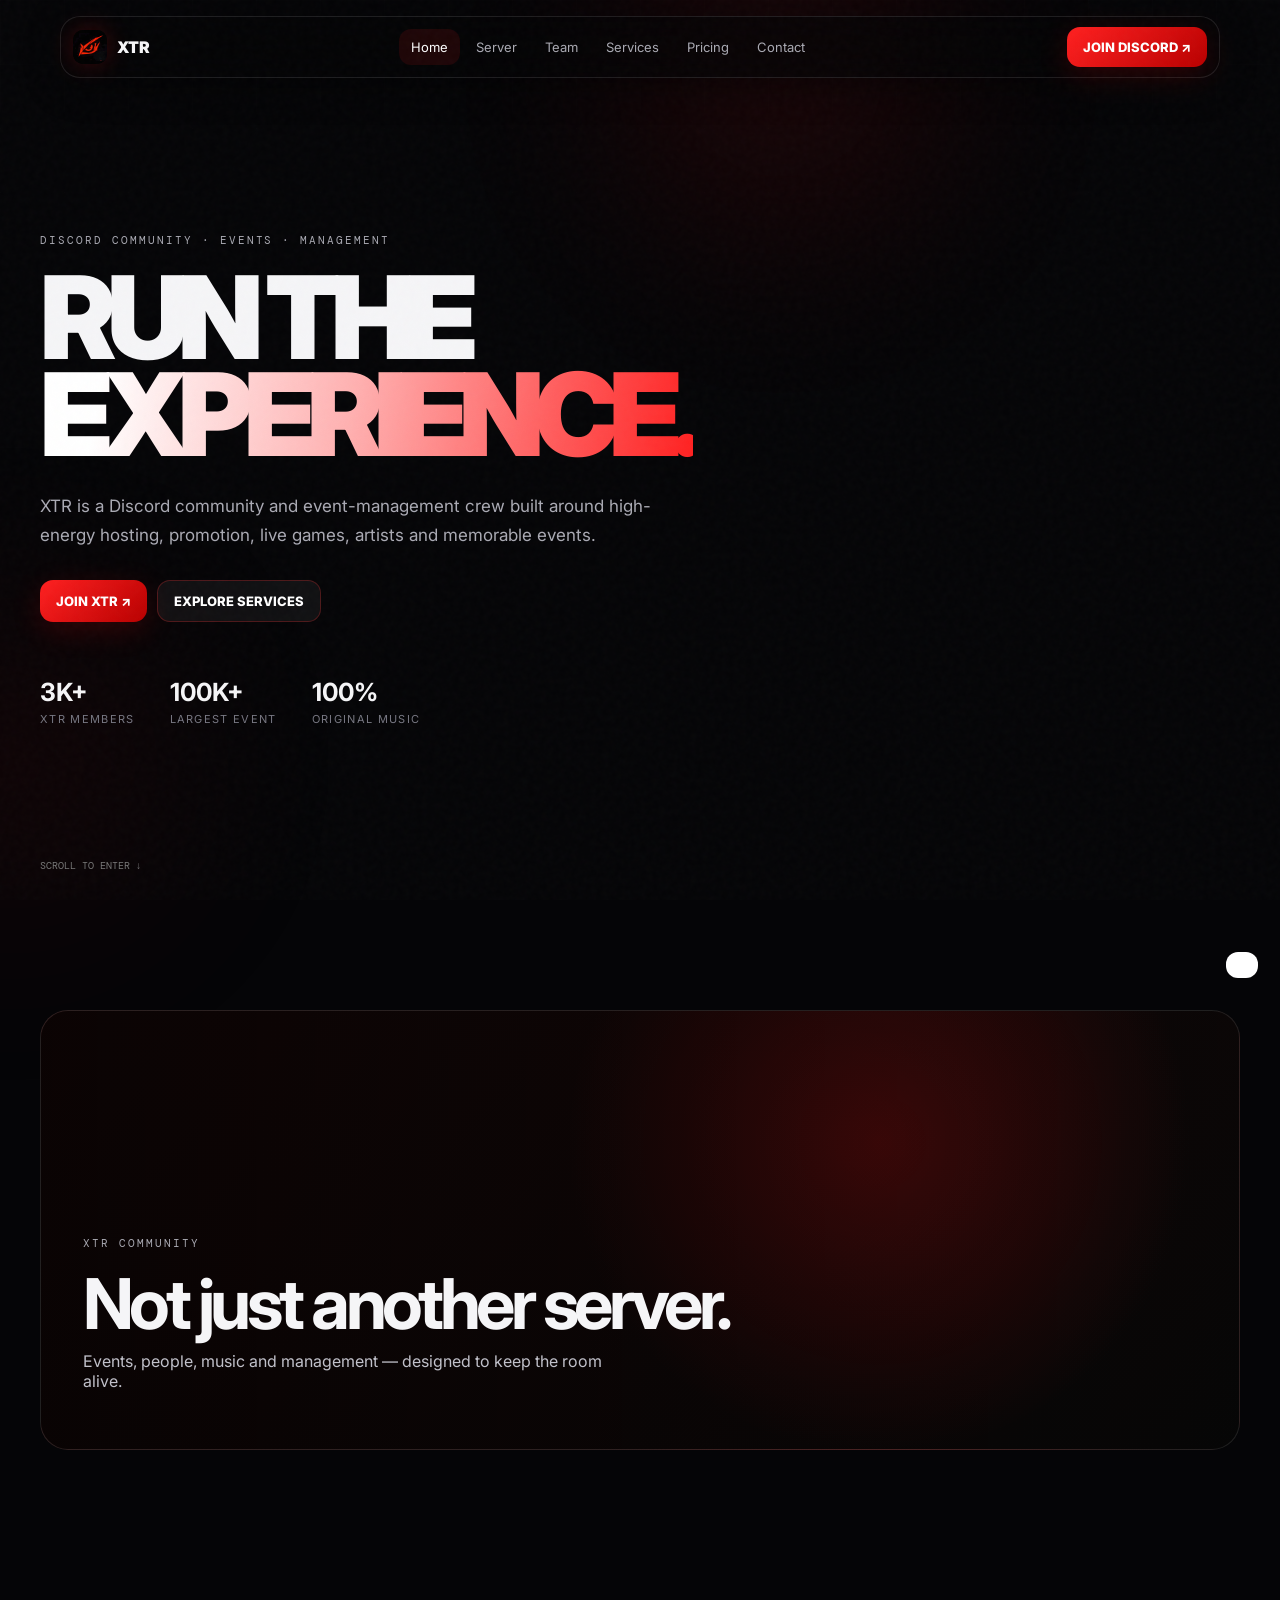
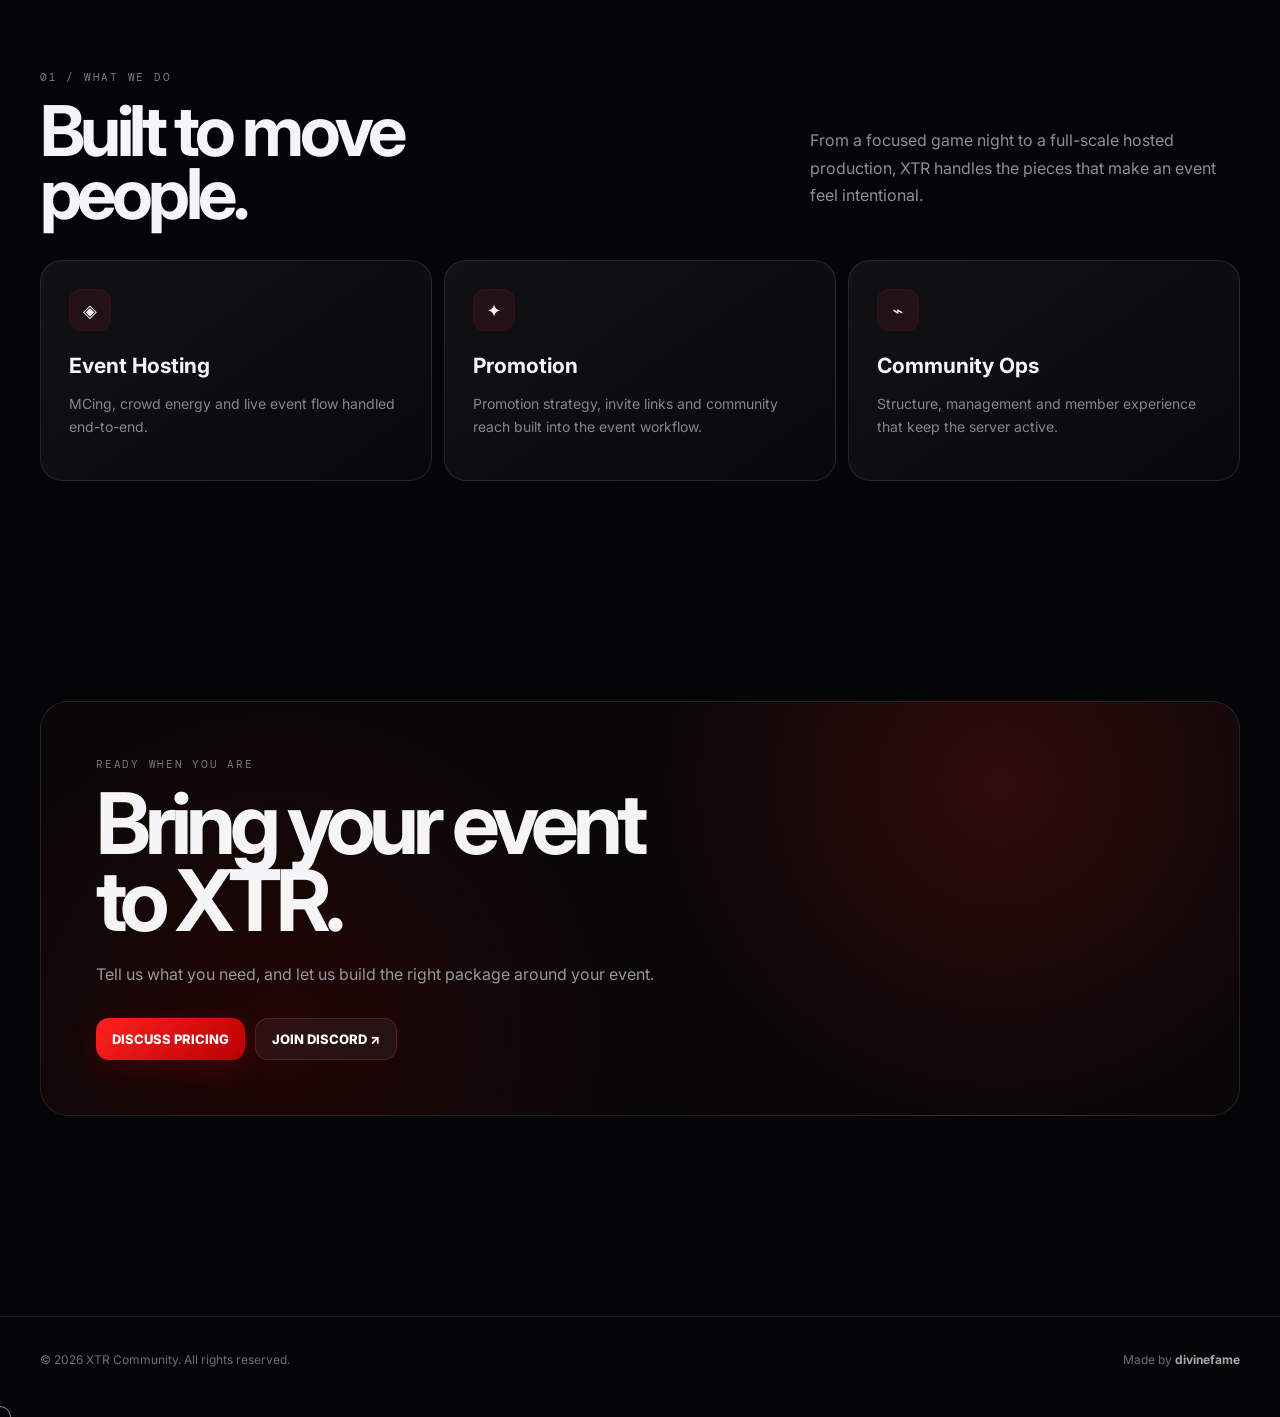
==== index.html @ 3ac89490 "1st commit" ====
<!doctype html><html lang="en"><head><meta charset="utf-8"><meta name="viewport" content="width=device-width,initial-scale=1"><meta name="theme-color" content="#050507"><title>Home — XTR</title><link rel="stylesheet" href="style.css">  <link rel="icon" type="image/png" href="assets/favicon.png">
</head><body><div class="grid"></div><div class="orb"></div><div class="orb orb2"></div><div class="noise"></div><nav class="nav"><a class="brand" href="index.html"><img src="assets/xtr-logo.webp" alt="XTR logo"><span class="brandmark" style="display:none">SK</span><span>XTR</span></a><div class="navlinks"><a href="index.html">Home</a><a href="server.html">Server</a><a href="team.html">Team</a><a href="services.html">Services</a><a href="pricing.html">Pricing</a><a href="contact.html">Contact</a></div><a class="navcta" href="https://discord.gg/xtr" target="_blank">JOIN DISCORD ↗</a><button class="menu">☰</button></nav><main><section class="hero"><div class="hero-copy reveal"><div class="eyebrow">Discord community · events · management</div><h1>RUN THE<br><span class="gradient">EXPERIENCE.</span></h1><p>XTR is a Discord community and event-management crew built around high-energy hosting, promotion, live games, artists and memorable events.</p><div class="actions"><a class="btn primary" href="https://discord.gg/xtr" target="_blank">JOIN XTR ↗</a><a class="btn ghost" href="services.html">EXPLORE SERVICES</a></div><div class="hero-meta"><div class="stat"><strong>3K+</strong><span>XTR members</span></div><div class="stat"><strong>100K+</strong><span>largest event</span></div><div class="stat"><strong>100%</strong><span>original music</span></div></div></div><span class="scrollhint">SCROLL TO ENTER ↓</span></section><section class="section reveal"><div class="banner"><div class="banner-content"><div class="eyebrow">XTR COMMUNITY</div><h2>Not just another server.</h2><p>Events, people, music and management — designed to keep the room alive.</p></div></div></section><section class="section"><div class="section-head reveal"><div><div class="kicker">01 / What we do</div><h2>Built to move<br>people.</h2></div><p>From a focused game night to a full-scale hosted production, XTR handles the pieces that make an event feel intentional.</p></div><div class="cards"><article class="card reveal"><div class="icon">◈</div><h3>Event Hosting</h3><p>MCing, crowd energy and live event flow handled end-to-end.</p></article><article class="card reveal"><div class="icon">✦</div><h3>Promotion</h3><p>Promotion strategy, invite links and community reach built into the event workflow.</p></article><article class="card reveal"><div class="icon">⌁</div><h3>Community Ops</h3><p>Structure, management and member experience that keep the server active.</p></article></div></section><section class="section reveal"><div class="contact-box"><div class="kicker">Ready when you are</div><h2>Bring your event<br>to XTR.</h2><p>Tell us what you need, and let us build the right package around your event.</p><div class="actions"><a class="btn primary" href="pricing.html">DISCUSS PRICING</a><a class="btn ghost" href="https://discord.gg/xtr" target="_blank">JOIN DISCORD ↗</a></div></div></section></main><footer class="footer"><div class="footer-inner"><span>© 2026 XTR Community. All rights reserved.</span><span>Made by <strong style="color:#aaa">divinefame</strong></span></div></footer><div class="cursor"></div><div class="toast"></div><script src="app.js"></script></body></html>
---- style.css ----
@import url('https://fonts.googleapis.com/css2?family=DM+Mono:wght@400;500&family=Inter:wght@400;500;600;700;800;900&display=swap');
:root{--bg:#050507;--panel:#0b0b10;--panel2:#111118;--text:#f5f5f7;--muted:#92929d;--line:rgba(255,255,255,.1);--a:#ff1a1a;--b:#ff4d4d;--glow:rgba(255,0,0,.30);--max:1200px}
*{box-sizing:border-box}html{scroll-behavior:smooth}body{margin:0;background:var(--bg);color:var(--text);font-family:Inter,system-ui,sans-serif;overflow-x:hidden}a{color:inherit;text-decoration:none}button{font:inherit}.noise{position:fixed;inset:0;pointer-events:none;opacity:.035;background-image:url("data:image/svg+xml,%3Csvg viewBox='0 0 160 160' xmlns='http://www.w3.org/2000/svg'%3E%3Cfilter id='n'%3E%3CfeTurbulence type='fractalNoise' baseFrequency='.9' numOctaves='3' stitchTiles='stitch'/%3E%3C/filter%3E%3Crect width='100%25' height='100%25' filter='url(%23n)' opacity='.7'/%3E%3C/svg%3E");z-index:50}.grid{position:fixed;inset:0;pointer-events:none;background:linear-gradient(rgba(255,255,255,.035) 1px,transparent 1px),linear-gradient(90deg,rgba(255,255,255,.035) 1px,transparent 1px);background-size:64px 64px;mask-image:linear-gradient(to bottom,black,transparent 75%);opacity:.25}.orb{position:fixed;width:42vw;height:42vw;border-radius:50%;filter:blur(90px);opacity:.12;pointer-events:none;z-index:-1;background:radial-gradient(circle,var(--a),transparent 65%);top:-15vw;left:40vw}.orb2{top:55vh;left:-20vw;background:radial-gradient(circle,var(--b),transparent 65%)}
.nav{position:fixed;top:16px;left:50%;transform:translateX(-50%);width:min(calc(100% - 28px),1160px);z-index:40;padding:10px 12px;border:1px solid var(--line);border-radius:20px;background:rgba(5,5,7,.68);backdrop-filter:blur(18px);display:flex;align-items:center;justify-content:space-between}.brand{display:flex;align-items:center;gap:10px;font-weight:900;letter-spacing:-.04em}.brand img{width:34px;height:34px;object-fit:cover;border-radius:10px}.brandmark{width:34px;height:34px;border-radius:10px;background:linear-gradient(135deg,var(--a),var(--b));display:grid;place-items:center;font-weight:900}.navlinks{display:flex;gap:4px}.navlinks a{padding:10px 12px;color:#aaaab3;font-size:13px;border-radius:12px;transition:.2s}.navlinks a:hover,.navlinks a.active{color:white;background:rgba(255,255,255,.07)}.navcta,.btn{display:inline-flex;align-items:center;justify-content:center;gap:9px;padding:12px 16px;border-radius:13px;background:white;color:#070709;font-weight:800;font-size:13px;transition:.25s;box-shadow:0 0 0 transparent}.navcta:hover,.btn:hover{transform:translateY(-2px);box-shadow:0 12px 40px rgba(255,255,255,.15)}.menu{display:none;background:none;border:0;color:white;font-size:22px}
main{width:min(100% - 40px,var(--max));margin:auto}.hero{min-height:100vh;display:grid;align-items:center;padding:150px 0 90px;position:relative}.hero-copy{max-width:800px}.eyebrow{font-family:'DM Mono',monospace;text-transform:uppercase;font-size:11px;letter-spacing:.18em;color:#a9a9b2;margin-bottom:22px}.hero h1{font-size:clamp(58px,9vw,132px);line-height:.84;letter-spacing:-.085em;margin:0 0 30px;font-weight:900}.gradient{background:linear-gradient(100deg,#fff 10%,#ff9a9a 48%,#ff3030);-webkit-background-clip:text;background-clip:text;color:transparent}.hero p{max-width:640px;color:#aaaab4;font-size:17px;line-height:1.7}.actions{display:flex;gap:10px;flex-wrap:wrap;margin-top:30px}.btn.primary{background:linear-gradient(135deg,#fff,#ff6b6b)}.btn.ghost{background:rgba(255,255,255,.05);color:white;border:1px solid var(--line)}.hero-meta{display:flex;gap:35px;margin-top:55px;flex-wrap:wrap}.stat strong{display:block;font-size:25px}.stat span{font-size:11px;color:#777782;text-transform:uppercase;letter-spacing:.12em}.scrollhint{position:absolute;bottom:28px;left:0;color:#777;font-family:'DM Mono';font-size:10px}
.banner{height:440px;border:1px solid var(--line);border-radius:28px;overflow:hidden;position:relative;background:radial-gradient(circle at 70% 30%,rgba(255,35,35,.22),transparent 35%),linear-gradient(135deg,#14121d,#07070a)}.banner:before{content:"";position:absolute;inset:0;background-image:linear-gradient(90deg,rgba(0,0,0,.75),rgba(0,0,0,.15)),url('https://media.discordapp.net/attachments/1529713903783907449/1529840623136411648/file_000000006e4481fa8ed49c35013fb18a.png?ex=6a845c1b&is=6a830a9b&hm=b5409c266eb49f97fb47e56562cb6aa99ef0f9474a97675fe12d04b68b45b5dc&=&format=webp&quality=lossless');background-size:cover;background-position:center;opacity:.78}.banner-content{position:absolute;inset:0;padding:42px;display:flex;flex-direction:column;justify-content:flex-end}.banner h2{font-size:clamp(36px,6vw,72px);letter-spacing:-.06em;margin:0;max-width:680px}.banner p{color:#c1c1ca;max-width:540px}
.section{padding:110px 0}.section-head{display:flex;justify-content:space-between;align-items:end;gap:30px;margin-bottom:35px}.section h2{font-size:clamp(40px,6vw,70px);line-height:.9;letter-spacing:-.065em;margin:0}.section-head p{max-width:430px;color:#8e8e99;line-height:1.7}.kicker{font-family:'DM Mono';color:#777782;font-size:11px;text-transform:uppercase;letter-spacing:.16em;margin-bottom:15px}.cards{display:grid;grid-template-columns:repeat(3,1fr);gap:12px}.card{background:linear-gradient(145deg,rgba(255,255,255,.055),rgba(255,255,255,.018));border:1px solid var(--line);border-radius:22px;padding:28px;transition:.3s;position:relative;overflow:hidden}.card:after{content:"";position:absolute;width:160px;height:160px;background:var(--glow);filter:blur(60px);right:-100px;top:-100px;opacity:0;transition:.3s}.card:hover{transform:translateY(-6px);border-color:rgba(255,0,0,.35)}.card:hover:after{opacity:1}.icon{width:42px;height:42px;border-radius:13px;background:rgba(255,255,255,.07);display:grid;place-items:center;margin-bottom:22px;font-size:18px}.card h3{font-size:21px;margin:0 0 10px}.card p{color:#858590;line-height:1.65;font-size:14px}.page-hero{padding:180px 0 70px}.page-hero h1{font-size:clamp(55px,9vw,110px);letter-spacing:-.08em;line-height:.88;margin:0 0 20px}.page-hero p{max-width:650px;color:#9999a4;line-height:1.75;font-size:16px}
.team-grid{display:grid;grid-template-columns:repeat(3,1fr);gap:14px}.person{border:1px solid var(--line);border-radius:24px;overflow:hidden;background:#0b0b0f;position:relative}.person-img{height:430px;background:#15151b;overflow:hidden}.person-img img{width:100%;height:100%;object-fit:cover;transition:.6s;filter:saturate(.85)}.person:hover img{transform:scale(1.05);filter:saturate(1)}.person-info{padding:23px}.role{font-family:'DM Mono';font-size:10px;color:#ff4a4a;text-transform:uppercase;letter-spacing:.12em}.person h3{font-size:28px;margin:7px 0}.person p{color:#858590;margin:0 0 18px}.socials{display:flex;gap:8px;flex-wrap:wrap}.socials a{font-size:11px;padding:8px 10px;border:1px solid var(--line);border-radius:10px;color:#bbb}.service-list{display:grid;grid-template-columns:1fr 1fr;gap:12px}.service{padding:34px;border:1px solid var(--line);border-radius:22px;background:#0b0b0f;min-height:220px}.service-number{font-family:'DM Mono';color:#676773;font-size:12px}.service h3{font-size:30px;letter-spacing:-.04em;margin:35px 0 10px}.service p{color:#888893;line-height:1.7;max-width:500px}.service ul{padding-left:18px;color:#aaa;line-height:1.9;font-size:14px}.contact-box{padding:55px;border-radius:28px;border:1px solid var(--line);background:radial-gradient(circle at 80% 20%,rgba(255,35,35,.14),transparent 35%),radial-gradient(circle at 20% 80%,rgba(255,0,0,.16),transparent 35%),#0a0a0e}.contact-box h2{font-size:clamp(42px,7vw,85px);letter-spacing:-.07em;line-height:.9;margin:0 0 22px}.contact-box p{color:#9696a1;max-width:580px;line-height:1.7}.footer{border-top:1px solid var(--line);margin-top:90px;padding:35px 0 50px;color:#6d6d78;font-size:12px}.footer-inner{width:min(100% - 40px,var(--max));margin:auto;display:flex;justify-content:space-between;gap:20px}.reveal{opacity:0;transform:translateY(25px);transition:opacity .7s ease,transform .7s ease}.reveal.show{opacity:1;transform:none}.cursor{position:fixed;width:22px;height:22px;border:1px solid rgba(255,255,255,.55);border-radius:50%;pointer-events:none;z-index:100;mix-blend-mode:difference;transform:translate(-50%,-50%);transition:width .2s,height .2s}.toast{position:fixed;right:22px;bottom:22px;background:#fff;color:#070709;padding:13px 16px;border-radius:12px;font-size:12px;font-weight:700;transform:translateY(100px);transition:.3s;z-index:80}.toast.show{transform:none}
@media(max-width:900px){.navlinks{display:none}.menu{display:block}.nav.open .navlinks{display:flex;position:absolute;top:62px;left:0;right:0;background:#09090c;border:1px solid var(--line);border-radius:16px;padding:8px;flex-direction:column}.nav.open .navlinks a{padding:13px}.navcta{display:none}.cards,.team-grid,.service-list{grid-template-columns:1fr}.cards,.team-grid{height:auto}.banner{height:380px}}@media(max-width:600px){main{width:min(100% - 26px,var(--max))}.hero{padding-top:145px}.hero h1{font-size:58px}.hero p{font-size:15px}.hero-meta{gap:20px}.cards,.team-grid{height:auto}.person{height:auto}.person-img{height:390px}.section{padding:70px 0}.section-head{display:block}.section-head p{margin-top:20px}.banner{height:330px;border-radius:20px}.banner-content{padding:25px}.banner h2{font-size:42px}.page-hero{padding:170px 0 45px}.page-hero h1{font-size:clamp(48px,16vw,78px);line-height:.9}.page-hero p{font-size:15px}.contact-box{padding:30px}.footer-inner{flex-direction:column}.cursor{display:none}}

.pricing-table-wrap{overflow-x:auto;border:1px solid var(--line);border-radius:22px;background:rgba(255,255,255,.025)}
.pricing-table{width:100%;border-collapse:collapse;min-width:820px}
.pricing-table th,.pricing-table td{padding:18px 20px;text-align:left;border-bottom:1px solid var(--line);font-size:13px;line-height:1.45}
.pricing-table thead th{font-family:'DM Mono';font-size:11px;text-transform:uppercase;letter-spacing:.12em;color:#a8a8b3;background:rgba(255,255,255,.035)}
.pricing-table tbody th{font-weight:600;color:#ddd}
.pricing-table tbody td{color:#9999a4}
.pricing-table tr:last-child th,.pricing-table tr:last-child td{border-bottom:0}
.pricing-table tbody tr:hover{background:rgba(255,0,0,.035)}
.price-note{margin-top:18px;padding:22px 24px;border:1px solid rgba(255,0,0,.25);border-radius:18px;background:linear-gradient(100deg,rgba(255,0,0,.09),rgba(255,255,255,.025));display:flex;align-items:center;gap:20px;flex-wrap:wrap}
.price-note .kicker{margin:0;min-width:90px}
.price-note strong{font-size:17px;flex:1}
@media(max-width:700px){.pricing-table th,.pricing-table td{padding:14px 12px}.price-note{align-items:flex-start}.price-note .btn{width:100%;text-align:center}}

/* XTR RED / BLACK THEME */
::selection{background:#ff1f1f;color:#fff}
.nav{box-shadow:0 8px 35px rgba(0,0,0,.45)}
.brand img{box-shadow:0 0 24px rgba(255,25,25,.22)}
.brandmark{background:linear-gradient(135deg,#ff1010,#650000)}
.navlinks a:hover,.navlinks a.active{color:#fff;background:rgba(255,25,25,.10)}
.navcta,.btn.primary{background:linear-gradient(135deg,#ff2020,#b90000);color:#fff;box-shadow:0 8px 30px rgba(255,0,0,.16)}
.navcta:hover,.btn.primary:hover{box-shadow:0 14px 45px rgba(255,0,0,.28)}
.btn.ghost{border-color:rgba(255,50,50,.25)}
.gradient{background:linear-gradient(100deg,#fff 10%,#ffb0b0 48%,#ff1f1f);-webkit-background-clip:text;background-clip:text;color:transparent}
.banner{background:radial-gradient(circle at 70% 30%,rgba(255,20,20,.25),transparent 35%),linear-gradient(135deg,#1a0808,#070707)}
.card:hover,.person:hover,.service:hover{border-color:rgba(255,35,35,.38)}
.icon{background:rgba(255,25,25,.08);border:1px solid rgba(255,25,25,.10)}
.role{color:#ff4a4a}
.price-note{border-color:rgba(255,0,0,.28);background:linear-gradient(100deg,rgba(255,0,0,.10),rgba(255,255,255,.025))}
.pricing-table tbody tr:hover{background:rgba(255,0,0,.035)}
.contact-box{background:radial-gradient(circle at 80% 20%,rgba(255,35,35,.16),transparent 35%),radial-gradient(circle at 20% 80%,rgba(180,0,0,.14),transparent 35%),#0a0707}
.orb{background:radial-gradient(circle,#ff1111,transparent 65%)}
.orb2{background:radial-gradient(circle,#8f0000,transparent 65%)}
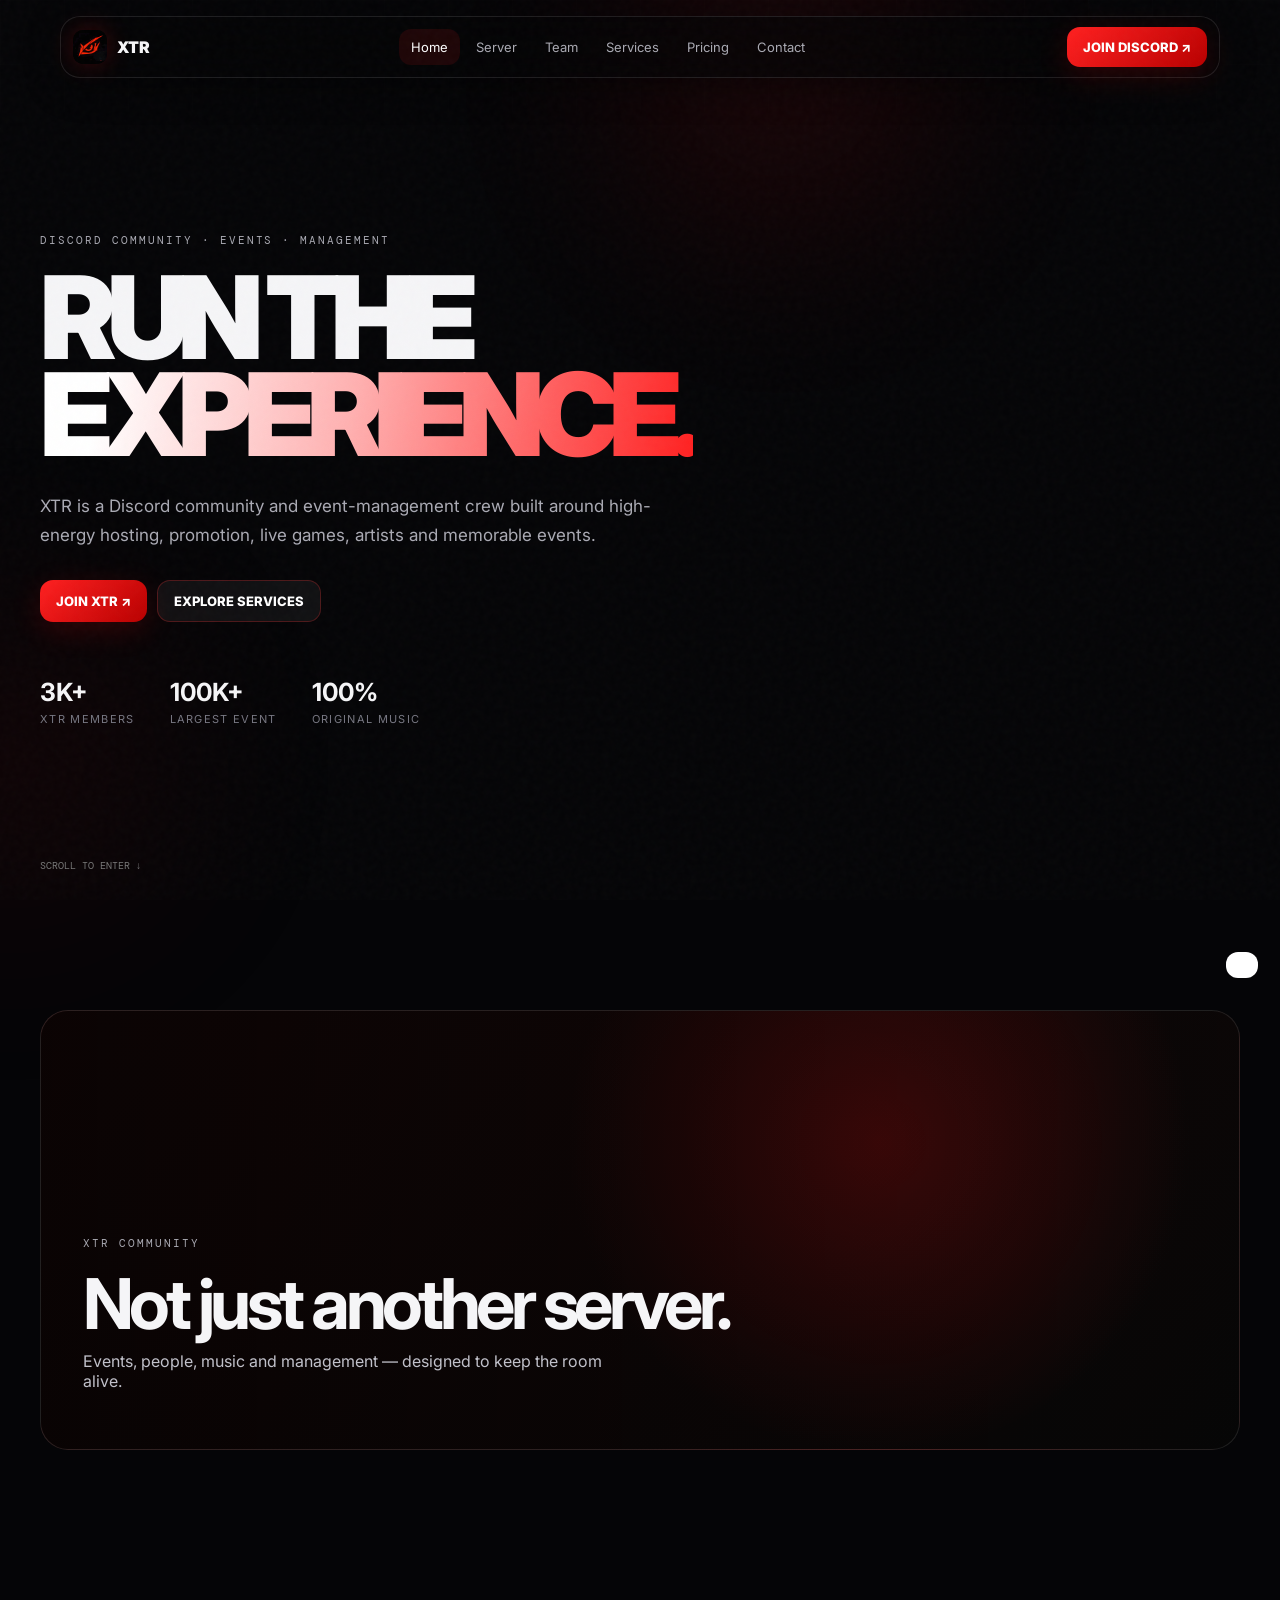
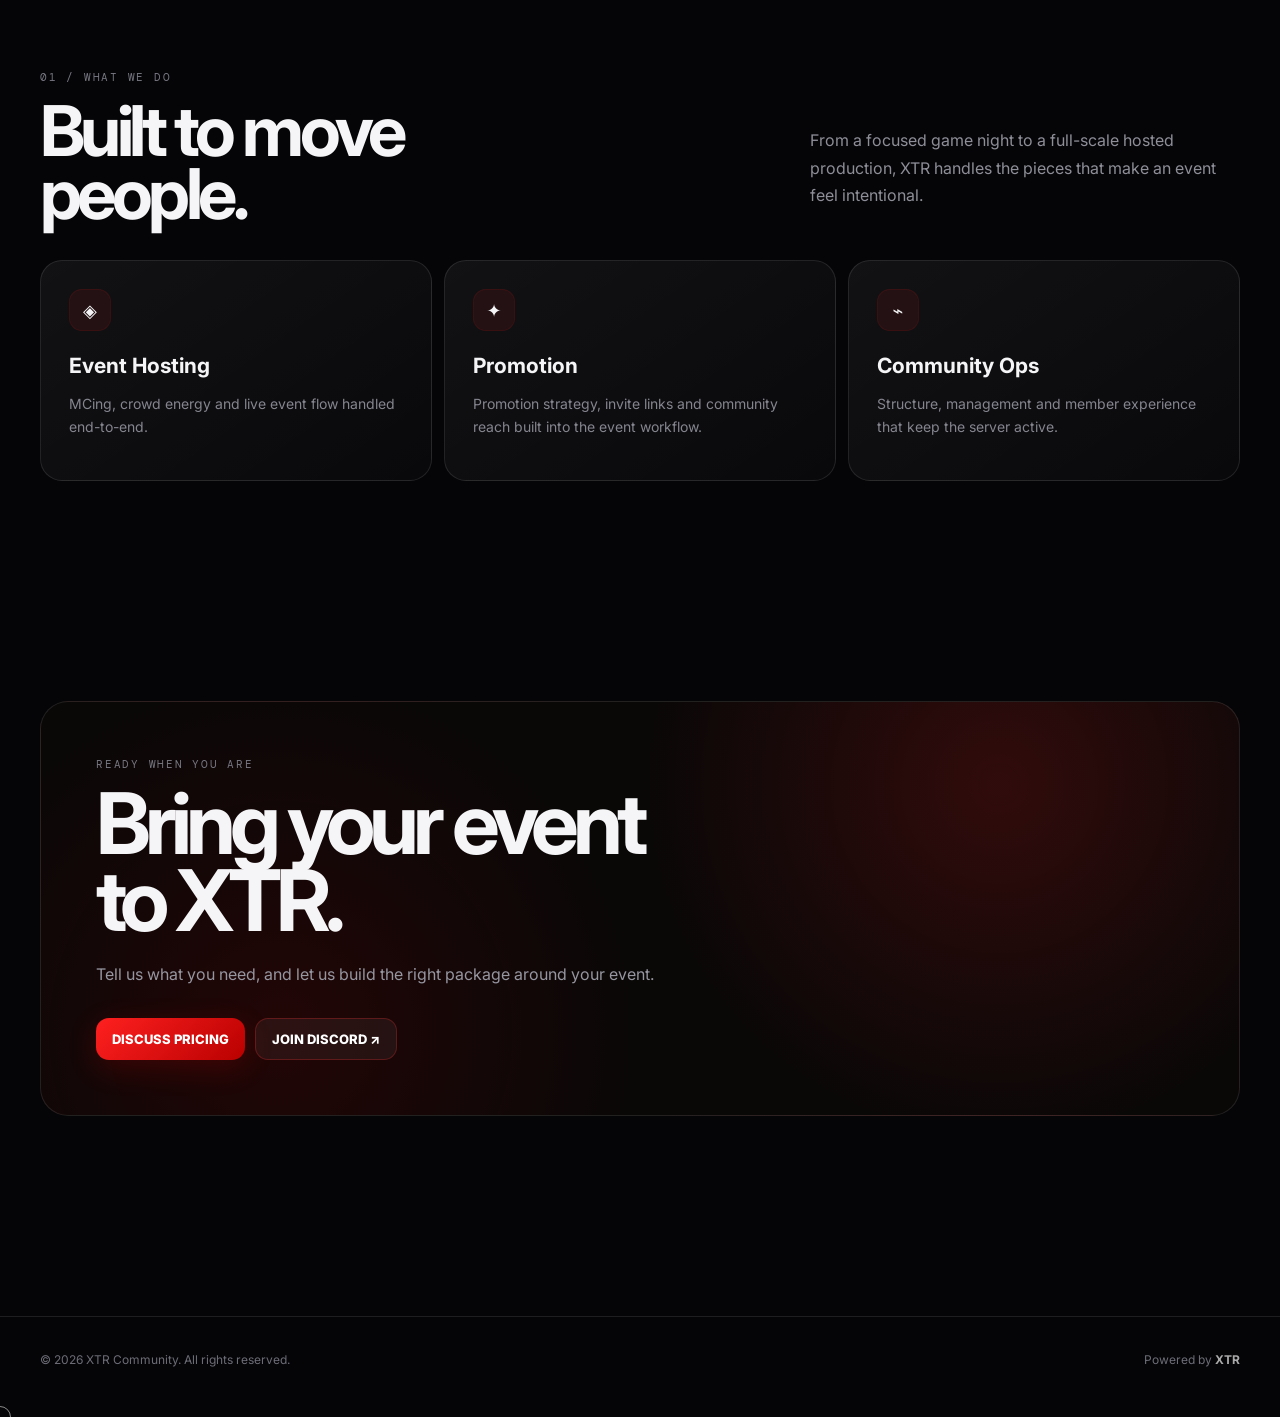
==== commit 57a9cd58: "update" ====
--- a/index.html
+++ b/index.html
@@ -1,2 +1,134 @@
-<!doctype html><html lang="en"><head><meta charset="utf-8"><meta name="viewport" content="width=device-width,initial-scale=1"><meta name="theme-color" content="#050507"><title>Home — XTR</title><link rel="stylesheet" href="style.css">  <link rel="icon" type="image/png" href="assets/favicon.png">
-</head><body><div class="grid"></div><div class="orb"></div><div class="orb orb2"></div><div class="noise"></div><nav class="nav"><a class="brand" href="index.html"><img src="assets/xtr-logo.webp" alt="XTR logo"><span class="brandmark" style="display:none">SK</span><span>XTR</span></a><div class="navlinks"><a href="index.html">Home</a><a href="server.html">Server</a><a href="team.html">Team</a><a href="services.html">Services</a><a href="pricing.html">Pricing</a><a href="contact.html">Contact</a></div><a class="navcta" href="https://discord.gg/xtr" target="_blank">JOIN DISCORD ↗</a><button class="menu">☰</button></nav><main><section class="hero"><div class="hero-copy reveal"><div class="eyebrow">Discord community · events · management</div><h1>RUN THE<br><span class="gradient">EXPERIENCE.</span></h1><p>XTR is a Discord community and event-management crew built around high-energy hosting, promotion, live games, artists and memorable events.</p><div class="actions"><a class="btn primary" href="https://discord.gg/xtr" target="_blank">JOIN XTR ↗</a><a class="btn ghost" href="services.html">EXPLORE SERVICES</a></div><div class="hero-meta"><div class="stat"><strong>3K+</strong><span>XTR members</span></div><div class="stat"><strong>100K+</strong><span>largest event</span></div><div class="stat"><strong>100%</strong><span>original music</span></div></div></div><span class="scrollhint">SCROLL TO ENTER ↓</span></section><section class="section reveal"><div class="banner"><div class="banner-content"><div class="eyebrow">XTR COMMUNITY</div><h2>Not just another server.</h2><p>Events, people, music and management — designed to keep the room alive.</p></div></div></section><section class="section"><div class="section-head reveal"><div><div class="kicker">01 / What we do</div><h2>Built to move<br>people.</h2></div><p>From a focused game night to a full-scale hosted production, XTR handles the pieces that make an event feel intentional.</p></div><div class="cards"><article class="card reveal"><div class="icon">◈</div><h3>Event Hosting</h3><p>MCing, crowd energy and live event flow handled end-to-end.</p></article><article class="card reveal"><div class="icon">✦</div><h3>Promotion</h3><p>Promotion strategy, invite links and community reach built into the event workflow.</p></article><article class="card reveal"><div class="icon">⌁</div><h3>Community Ops</h3><p>Structure, management and member experience that keep the server active.</p></article></div></section><section class="section reveal"><div class="contact-box"><div class="kicker">Ready when you are</div><h2>Bring your event<br>to XTR.</h2><p>Tell us what you need, and let us build the right package around your event.</p><div class="actions"><a class="btn primary" href="pricing.html">DISCUSS PRICING</a><a class="btn ghost" href="https://discord.gg/xtr" target="_blank">JOIN DISCORD ↗</a></div></div></section></main><footer class="footer"><div class="footer-inner"><span>© 2026 XTR Community. All rights reserved.</span><span>Made by <strong style="color:#aaa">divinefame</strong></span></div></footer><div class="cursor"></div><div class="toast"></div><script src="app.js"></script></body></html>+<!doctype html>
+<html lang="en">
+  <head>
+    <meta charset="utf-8" />
+    <meta name="viewport" content="width=device-width,initial-scale=1" />
+    <meta name="theme-color" content="#050507" />
+    <title>Home — XTR</title>
+    <link rel="stylesheet" href="assets/css/style.css" />
+    <link rel="icon" type="image/png" href="assets/images/favicon.png" />
+  </head>
+  <body>
+    <div class="grid"></div>
+    <div class="orb"></div>
+    <div class="orb orb2"></div>
+    <div class="noise"></div>
+    <nav class="nav">
+      <a class="brand" href="index.html"
+        ><img src="assets/images/xtr-logo.webp" alt="XTR logo" /><span
+          class="brandmark"
+          style="display: none"
+          >SK</span
+        ><span>XTR</span></a
+      >
+      <div class="navlinks">
+        <a href="index.html">Home</a><a href="server.html">Server</a
+        ><a href="team.html">Team</a><a href="services.html">Services</a
+        ><a href="pricing.html">Pricing</a><a href="contact.html">Contact</a>
+      </div>
+      <a class="navcta" href="https://discord.gg/xtr" target="_blank"
+        >JOIN DISCORD ↗</a
+      ><button class="menu">☰</button>
+    </nav>
+    <main>
+      <section class="hero">
+        <div class="hero-copy reveal">
+          <div class="eyebrow">Discord community · events · management</div>
+          <h1>RUN THE<br /><span class="gradient">EXPERIENCE.</span></h1>
+          <p>
+            XTR is a Discord community and event-management crew built around
+            high-energy hosting, promotion, live games, artists and memorable
+            events.
+          </p>
+          <div class="actions">
+            <a class="btn primary" href="https://discord.gg/xtr" target="_blank"
+              >JOIN XTR ↗</a
+            ><a class="btn ghost" href="services.html">EXPLORE SERVICES</a>
+          </div>
+          <div class="hero-meta">
+            <div class="stat"><strong>3K+</strong><span>XTR members</span></div>
+            <div class="stat">
+              <strong>100K+</strong><span>largest event</span>
+            </div>
+            <div class="stat">
+              <strong>100%</strong><span>original music</span>
+            </div>
+          </div>
+        </div>
+        <span class="scrollhint">SCROLL TO ENTER ↓</span>
+      </section>
+      <section class="section reveal">
+        <div class="banner">
+          <div class="banner-content">
+            <div class="eyebrow">XTR COMMUNITY</div>
+            <h2>Not just another server.</h2>
+            <p>
+              Events, people, music and management — designed to keep the room
+              alive.
+            </p>
+          </div>
+        </div>
+      </section>
+      <section class="section">
+        <div class="section-head reveal">
+          <div>
+            <div class="kicker">01 / What we do</div>
+            <h2>Built to move<br />people.</h2>
+          </div>
+          <p>
+            From a focused game night to a full-scale hosted production, XTR
+            handles the pieces that make an event feel intentional.
+          </p>
+        </div>
+        <div class="cards">
+          <article class="card reveal">
+            <div class="icon">◈</div>
+            <h3>Event Hosting</h3>
+            <p>MCing, crowd energy and live event flow handled end-to-end.</p>
+          </article>
+          <article class="card reveal">
+            <div class="icon">✦</div>
+            <h3>Promotion</h3>
+            <p>
+              Promotion strategy, invite links and community reach built into
+              the event workflow.
+            </p>
+          </article>
+          <article class="card reveal">
+            <div class="icon">⌁</div>
+            <h3>Community Ops</h3>
+            <p>
+              Structure, management and member experience that keep the server
+              active.
+            </p>
+          </article>
+        </div>
+      </section>
+      <section class="section reveal">
+        <div class="contact-box">
+          <div class="kicker">Ready when you are</div>
+          <h2>Bring your event<br />to XTR.</h2>
+          <p>
+            Tell us what you need, and let us build the right package around
+            your event.
+          </p>
+          <div class="actions">
+            <a class="btn primary" href="pricing.html">DISCUSS PRICING</a
+            ><a class="btn ghost" href="https://discord.gg/xtr" target="_blank"
+              >JOIN DISCORD ↗</a
+            >
+          </div>
+        </div>
+      </section>
+    </main>
+    <footer class="footer">
+      <div class="footer-inner">
+        <span>© 2026 XTR Community. All rights reserved.</span
+        ><span>Powered by <strong style="color: #aaa">XTR</strong></span>
+      </div>
+    </footer>
+    <div class="cursor"></div>
+    <div class="toast"></div>
+    <script src="assets/js/app.js"></script>
+  </body>
+</html>
--- a/assets/css/style.css
+++ b/assets/css/style.css
@@ -0,0 +1,42 @@
+@import url('https://fonts.googleapis.com/css2?family=DM+Mono:wght@400;500&family=Inter:wght@400;500;600;700;800;900&display=swap');
+:root{--bg:#050507;--panel:#0b0b10;--panel2:#111118;--text:#f5f5f7;--muted:#92929d;--line:rgba(255,255,255,.1);--a:#ff1a1a;--b:#ff4d4d;--glow:rgba(255,0,0,.30);--max:1200px}
+*{box-sizing:border-box}html{scroll-behavior:smooth}body{margin:0;background:var(--bg);color:var(--text);font-family:Inter,system-ui,sans-serif;overflow-x:hidden}a{color:inherit;text-decoration:none}button{font:inherit}.noise{position:fixed;inset:0;pointer-events:none;opacity:.035;background-image:url("data:image/svg+xml,%3Csvg viewBox='0 0 160 160' xmlns='http://www.w3.org/2000/svg'%3E%3Cfilter id='n'%3E%3CfeTurbulence type='fractalNoise' baseFrequency='.9' numOctaves='3' stitchTiles='stitch'/%3E%3C/filter%3E%3Crect width='100%25' height='100%25' filter='url(%23n)' opacity='.7'/%3E%3C/svg%3E");z-index:50}.grid{position:fixed;inset:0;pointer-events:none;background:linear-gradient(rgba(255,255,255,.035) 1px,transparent 1px),linear-gradient(90deg,rgba(255,255,255,.035) 1px,transparent 1px);background-size:64px 64px;mask-image:linear-gradient(to bottom,black,transparent 75%);opacity:.25}.orb{position:fixed;width:42vw;height:42vw;border-radius:50%;filter:blur(90px);opacity:.12;pointer-events:none;z-index:-1;background:radial-gradient(circle,var(--a),transparent 65%);top:-15vw;left:40vw}.orb2{top:55vh;left:-20vw;background:radial-gradient(circle,var(--b),transparent 65%)}
+.nav{position:fixed;top:16px;left:50%;transform:translateX(-50%);width:min(calc(100% - 28px),1160px);z-index:40;padding:10px 12px;border:1px solid var(--line);border-radius:20px;background:rgba(5,5,7,.68);backdrop-filter:blur(18px);display:flex;align-items:center;justify-content:space-between}.brand{display:flex;align-items:center;gap:10px;font-weight:900;letter-spacing:-.04em}.brand img{width:34px;height:34px;object-fit:cover;border-radius:10px}.brandmark{width:34px;height:34px;border-radius:10px;background:linear-gradient(135deg,var(--a),var(--b));display:grid;place-items:center;font-weight:900}.navlinks{display:flex;gap:4px}.navlinks a{padding:10px 12px;color:#aaaab3;font-size:13px;border-radius:12px;transition:.2s}.navlinks a:hover,.navlinks a.active{color:white;background:rgba(255,255,255,.07)}.navcta,.btn{display:inline-flex;align-items:center;justify-content:center;gap:9px;padding:12px 16px;border-radius:13px;background:white;color:#070709;font-weight:800;font-size:13px;transition:.25s;box-shadow:0 0 0 transparent}.navcta:hover,.btn:hover{transform:translateY(-2px);box-shadow:0 12px 40px rgba(255,255,255,.15)}.menu{display:none;background:none;border:0;color:white;font-size:22px}
+main{width:min(100% - 40px,var(--max));margin:auto}.hero{min-height:100vh;display:grid;align-items:center;padding:150px 0 90px;position:relative}.hero-copy{max-width:800px}.eyebrow{font-family:'DM Mono',monospace;text-transform:uppercase;font-size:11px;letter-spacing:.18em;color:#a9a9b2;margin-bottom:22px}.hero h1{font-size:clamp(58px,9vw,132px);line-height:.84;letter-spacing:-.085em;margin:0 0 30px;font-weight:900}.gradient{background:linear-gradient(100deg,#fff 10%,#ff9a9a 48%,#ff3030);-webkit-background-clip:text;background-clip:text;color:transparent}.hero p{max-width:640px;color:#aaaab4;font-size:17px;line-height:1.7}.actions{display:flex;gap:10px;flex-wrap:wrap;margin-top:30px}.btn.primary{background:linear-gradient(135deg,#fff,#ff6b6b)}.btn.ghost{background:rgba(255,255,255,.05);color:white;border:1px solid var(--line)}.hero-meta{display:flex;gap:35px;margin-top:55px;flex-wrap:wrap}.stat strong{display:block;font-size:25px}.stat span{font-size:11px;color:#777782;text-transform:uppercase;letter-spacing:.12em}.scrollhint{position:absolute;bottom:28px;left:0;color:#777;font-family:'DM Mono';font-size:10px}
+.banner{height:440px;border:1px solid var(--line);border-radius:28px;overflow:hidden;position:relative;background:radial-gradient(circle at 70% 30%,rgba(255,35,35,.22),transparent 35%),linear-gradient(135deg,#14121d,#07070a)}.banner:before{content:"";position:absolute;inset:0;background-image:linear-gradient(90deg,rgba(0,0,0,.75),rgba(0,0,0,.15)),url('https://media.discordapp.net/attachments/1529713903783907449/1529840623136411648/file_000000006e4481fa8ed49c35013fb18a.png?ex=6a845c1b&is=6a830a9b&hm=b5409c266eb49f97fb47e56562cb6aa99ef0f9474a97675fe12d04b68b45b5dc&=&format=webp&quality=lossless');background-size:cover;background-position:center;opacity:.78}.banner-content{position:absolute;inset:0;padding:42px;display:flex;flex-direction:column;justify-content:flex-end}.banner h2{font-size:clamp(36px,6vw,72px);letter-spacing:-.06em;margin:0;max-width:680px}.banner p{color:#c1c1ca;max-width:540px}
+.section{padding:110px 0}.section-head{display:flex;justify-content:space-between;align-items:end;gap:30px;margin-bottom:35px}.section h2{font-size:clamp(40px,6vw,70px);line-height:.9;letter-spacing:-.065em;margin:0}.section-head p{max-width:430px;color:#8e8e99;line-height:1.7}.kicker{font-family:'DM Mono';color:#777782;font-size:11px;text-transform:uppercase;letter-spacing:.16em;margin-bottom:15px}.cards{display:grid;grid-template-columns:repeat(3,1fr);gap:12px}.card{background:linear-gradient(145deg,rgba(255,255,255,.055),rgba(255,255,255,.018));border:1px solid var(--line);border-radius:22px;padding:28px;transition:.3s;position:relative;overflow:hidden}.card:after{content:"";position:absolute;width:160px;height:160px;background:var(--glow);filter:blur(60px);right:-100px;top:-100px;opacity:0;transition:.3s}.card:hover{transform:translateY(-6px);border-color:rgba(255,0,0,.35)}.card:hover:after{opacity:1}.icon{width:42px;height:42px;border-radius:13px;background:rgba(255,255,255,.07);display:grid;place-items:center;margin-bottom:22px;font-size:18px}.card h3{font-size:21px;margin:0 0 10px}.card p{color:#858590;line-height:1.65;font-size:14px}.page-hero{padding:180px 0 70px}.page-hero h1{font-size:clamp(55px,9vw,110px);letter-spacing:-.08em;line-height:.88;margin:0 0 20px}.page-hero p{max-width:650px;color:#9999a4;line-height:1.75;font-size:16px}
+.team-grid{display:grid;grid-template-columns:repeat(3,1fr);gap:14px}.person{border:1px solid var(--line);border-radius:24px;overflow:hidden;background:#0b0b0f;position:relative}.person-img{height:430px;background:#15151b;overflow:hidden}.person-img img{width:100%;height:100%;object-fit:cover;transition:.6s;filter:saturate(.85)}.person:hover img{transform:scale(1.05);filter:saturate(1)}.person-info{padding:23px}.role{font-family:'DM Mono';font-size:10px;color:#ff4a4a;text-transform:uppercase;letter-spacing:.12em}.person h3{font-size:28px;margin:7px 0}.person p{color:#858590;margin:0 0 18px}.socials{display:flex;gap:8px;flex-wrap:wrap}.socials a{font-size:11px;padding:8px 10px;border:1px solid var(--line);border-radius:10px;color:#bbb}.service-list{display:grid;grid-template-columns:1fr 1fr;gap:12px}.service{padding:34px;border:1px solid var(--line);border-radius:22px;background:#0b0b0f;min-height:220px}.service-number{font-family:'DM Mono';color:#676773;font-size:12px}.service h3{font-size:30px;letter-spacing:-.04em;margin:35px 0 10px}.service p{color:#888893;line-height:1.7;max-width:500px}.service ul{padding-left:18px;color:#aaa;line-height:1.9;font-size:14px}.contact-box{padding:55px;border-radius:28px;border:1px solid var(--line);background:radial-gradient(circle at 80% 20%,rgba(255,35,35,.14),transparent 35%),radial-gradient(circle at 20% 80%,rgba(255,0,0,.16),transparent 35%),#0a0a0e}.contact-box h2{font-size:clamp(42px,7vw,85px);letter-spacing:-.07em;line-height:.9;margin:0 0 22px}.contact-box p{color:#9696a1;max-width:580px;line-height:1.7}.footer{border-top:1px solid var(--line);margin-top:90px;padding:35px 0 50px;color:#6d6d78;font-size:12px}.footer-inner{width:min(100% - 40px,var(--max));margin:auto;display:flex;justify-content:space-between;gap:20px}.reveal{opacity:0;transform:translateY(25px);transition:opacity .7s ease,transform .7s ease}.reveal.show{opacity:1;transform:none}.cursor{position:fixed;width:22px;height:22px;border:1px solid rgba(255,255,255,.55);border-radius:50%;pointer-events:none;z-index:100;mix-blend-mode:difference;transform:translate(-50%,-50%);transition:width .2s,height .2s}.toast{position:fixed;right:22px;bottom:22px;background:#fff;color:#070709;padding:13px 16px;border-radius:12px;font-size:12px;font-weight:700;transform:translateY(100px);transition:.3s;z-index:80}.toast.show{transform:none}
+@media(max-width:900px){.navlinks{display:none}.menu{display:block}.nav.open .navlinks{display:flex;position:absolute;top:62px;left:0;right:0;background:#09090c;border:1px solid var(--line);border-radius:16px;padding:8px;flex-direction:column}.nav.open .navlinks a{padding:13px}.navcta{display:none}.cards,.team-grid,.service-list{grid-template-columns:1fr}.cards,.team-grid{height:auto}.banner{height:380px}}@media(max-width:600px){main{width:min(100% - 26px,var(--max))}.hero{padding-top:145px}.hero h1{font-size:58px}.hero p{font-size:15px}.hero-meta{gap:20px}.cards,.team-grid{height:auto}.person{height:auto}.person-img{height:390px}.section{padding:70px 0}.section-head{display:block}.section-head p{margin-top:20px}.banner{height:330px;border-radius:20px}.banner-content{padding:25px}.banner h2{font-size:42px}.page-hero{padding:170px 0 45px}.page-hero h1{font-size:clamp(48px,16vw,78px);line-height:.9}.page-hero p{font-size:15px}.contact-box{padding:30px}.footer-inner{flex-direction:column}.cursor{display:none}}
+
+.pricing-table-wrap{overflow-x:auto;border:1px solid var(--line);border-radius:22px;background:rgba(255,255,255,.025)}
+.pricing-table{width:100%;border-collapse:collapse;min-width:820px}
+.pricing-table th,.pricing-table td{padding:18px 20px;text-align:left;border-bottom:1px solid var(--line);font-size:13px;line-height:1.45}
+.pricing-table thead th{font-family:'DM Mono';font-size:11px;text-transform:uppercase;letter-spacing:.12em;color:#a8a8b3;background:rgba(255,255,255,.035)}
+.pricing-table tbody th{font-weight:600;color:#ddd}
+.pricing-table tbody td{color:#9999a4}
+.pricing-table tr:last-child th,.pricing-table tr:last-child td{border-bottom:0}
+.pricing-table tbody tr:hover{background:rgba(255,0,0,.035)}
+.price-note{margin-top:18px;padding:22px 24px;border:1px solid rgba(255,0,0,.25);border-radius:18px;background:linear-gradient(100deg,rgba(255,0,0,.09),rgba(255,255,255,.025));display:flex;align-items:center;gap:20px;flex-wrap:wrap}
+.price-note .kicker{margin:0;min-width:90px}
+.price-note strong{font-size:17px;flex:1}
+@media(max-width:700px){.pricing-table th,.pricing-table td{padding:14px 12px}.price-note{align-items:flex-start}.price-note .btn{width:100%;text-align:center}}
+
+/* XTR RED / BLACK THEME */
+::selection{background:#ff1f1f;color:#fff}
+.nav{box-shadow:0 8px 35px rgba(0,0,0,.45)}
+.brand img{box-shadow:0 0 24px rgba(255,25,25,.22)}
+.brandmark{background:linear-gradient(135deg,#ff1010,#650000)}
+.navlinks a:hover,.navlinks a.active{color:#fff;background:rgba(255,25,25,.10)}
+.navcta,.btn.primary{background:linear-gradient(135deg,#ff2020,#b90000);color:#fff;box-shadow:0 8px 30px rgba(255,0,0,.16)}
+.navcta:hover,.btn.primary:hover{box-shadow:0 14px 45px rgba(255,0,0,.28)}
+.btn.ghost{border-color:rgba(255,50,50,.25)}
+.gradient{background:linear-gradient(100deg,#fff 10%,#ffb0b0 48%,#ff1f1f);-webkit-background-clip:text;background-clip:text;color:transparent}
+.banner{background:radial-gradient(circle at 70% 30%,rgba(255,20,20,.25),transparent 35%),linear-gradient(135deg,#1a0808,#070707)}
+.card:hover,.person:hover,.service:hover{border-color:rgba(255,35,35,.38)}
+.icon{background:rgba(255,25,25,.08);border:1px solid rgba(255,25,25,.10)}
+.role{color:#ff4a4a}
+.price-note{border-color:rgba(255,0,0,.28);background:linear-gradient(100deg,rgba(255,0,0,.10),rgba(255,255,255,.025))}
+.pricing-table tbody tr:hover{background:rgba(255,0,0,.035)}
+.contact-box{background:radial-gradient(circle at 80% 20%,rgba(255,35,35,.16),transparent 35%),radial-gradient(circle at 20% 80%,rgba(180,0,0,.14),transparent 35%),#0a0707}
+.orb{background:radial-gradient(circle,#ff1111,transparent 65%)}
+.orb2{background:radial-gradient(circle,#8f0000,transparent 65%)}
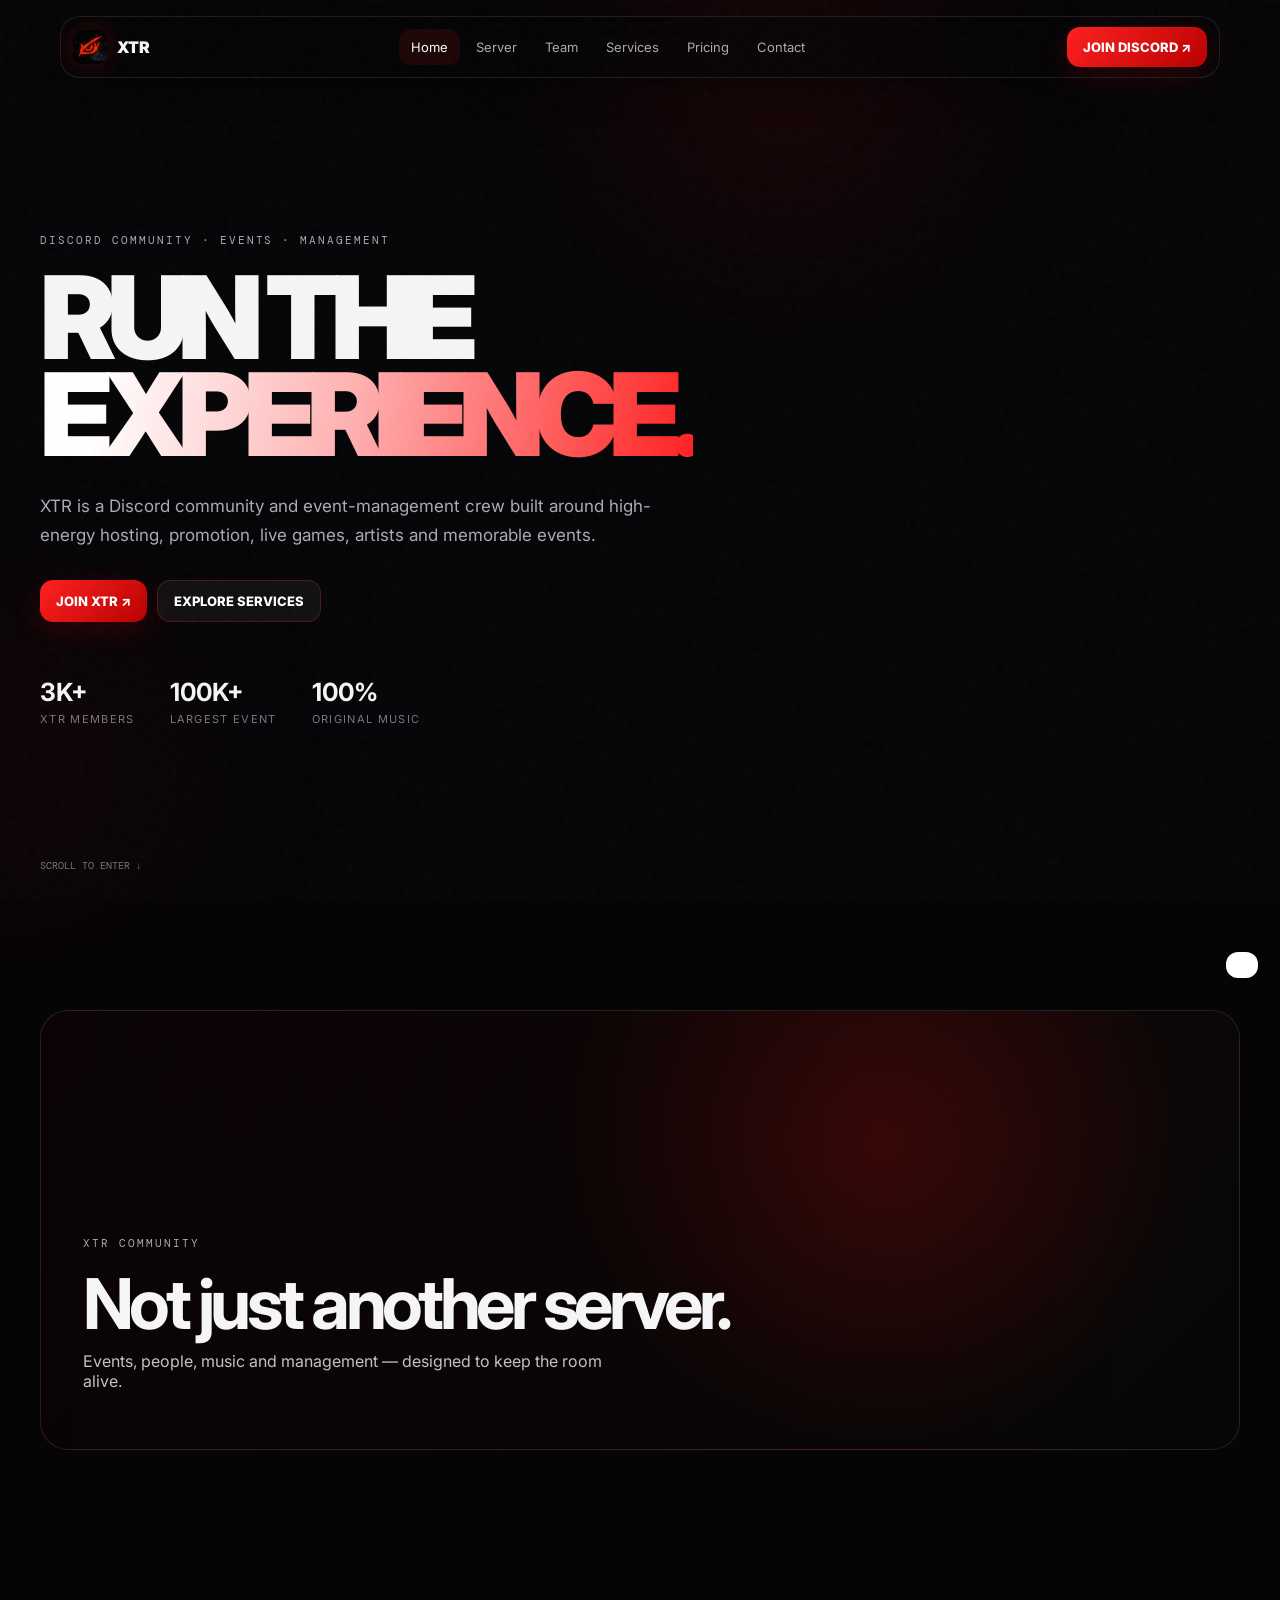
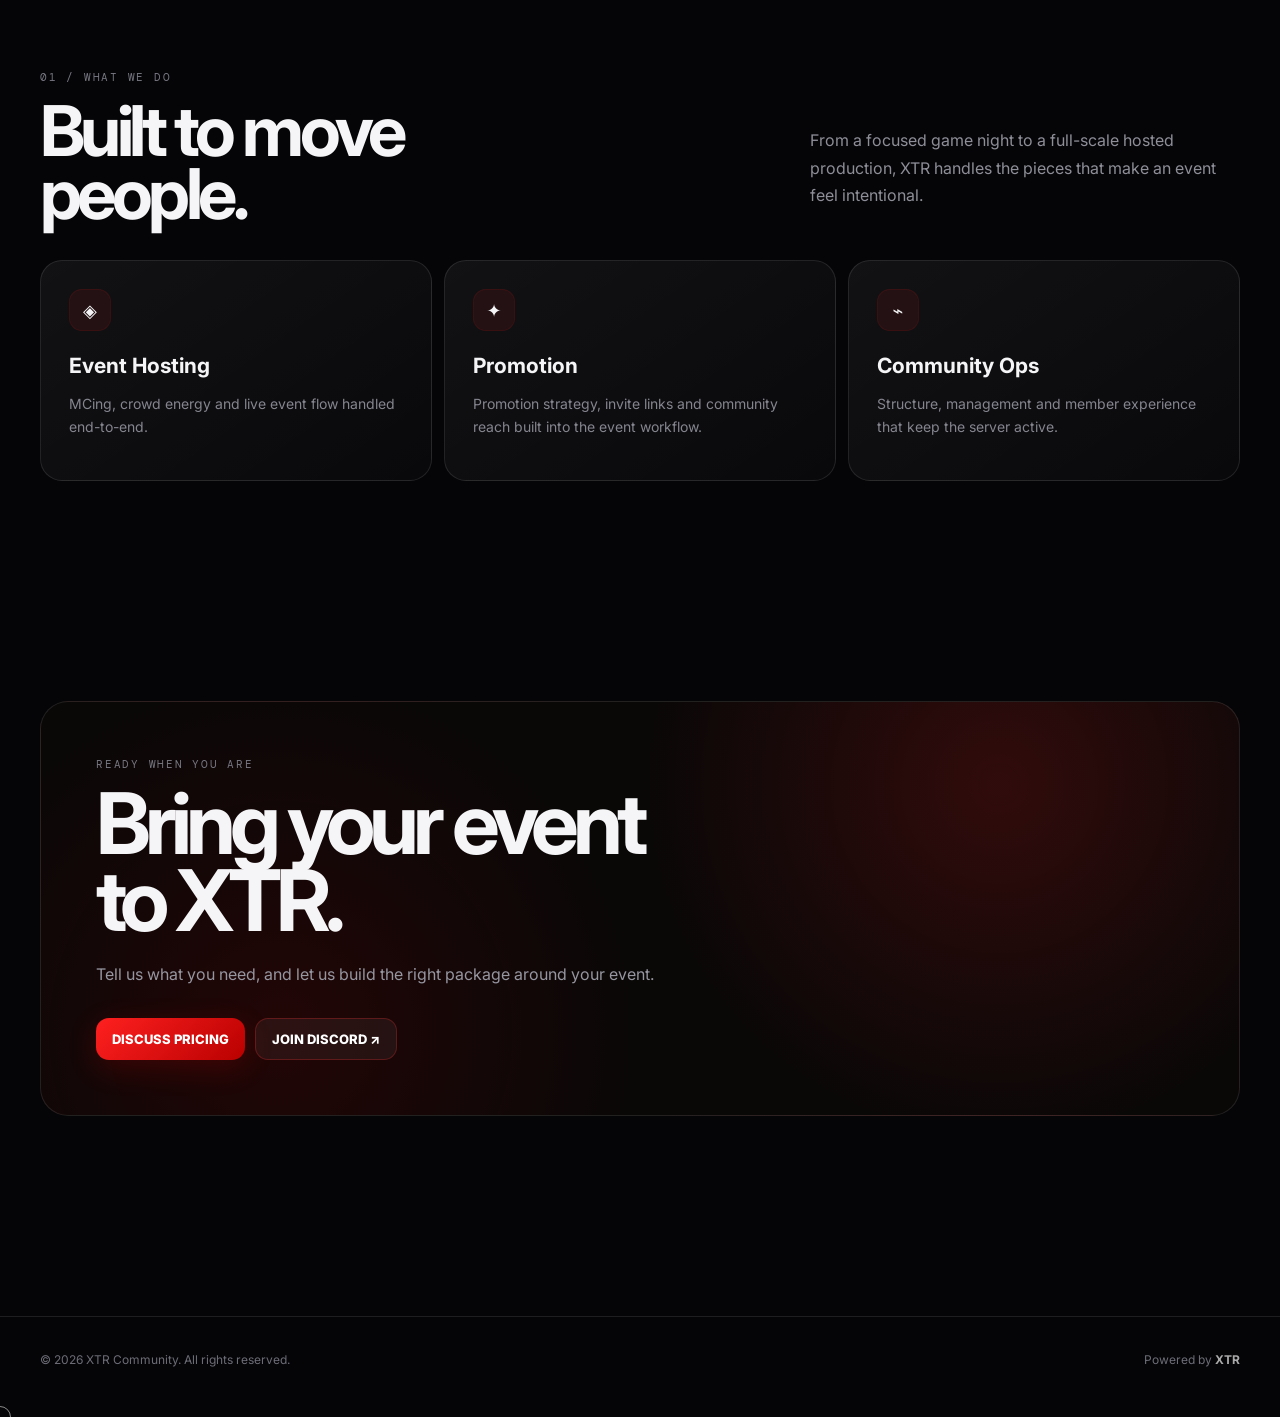
==== commit c88e5ccc: "added owner" ====
--- a/index.html
+++ b/index.html
@@ -6,7 +6,7 @@
     <meta name="theme-color" content="#050507" />
     <title>Home — XTR</title>
     <link rel="stylesheet" href="assets/css/style.css" />
-    <link rel="icon" type="image/png" href="assets/images/favicon.png" />
+    <link rel="icon" type="image/gif" href="assets/images/xtr-logo.gif" />
   </head>
   <body>
     <div class="grid"></div>
@@ -15,7 +15,7 @@
     <div class="noise"></div>
     <nav class="nav">
       <a class="brand" href="index.html"
-        ><img src="assets/images/xtr-logo.webp" alt="XTR logo" /><span
+        ><img src="assets/images/xtr-logo.gif" alt="XTR logo" /><span
           class="brandmark"
           style="display: none"
           >SK</span
--- a/assets/css/style.css
+++ b/assets/css/style.css
@@ -6,7 +6,7 @@
 .banner{height:440px;border:1px solid var(--line);border-radius:28px;overflow:hidden;position:relative;background:radial-gradient(circle at 70% 30%,rgba(255,35,35,.22),transparent 35%),linear-gradient(135deg,#14121d,#07070a)}.banner:before{content:"";position:absolute;inset:0;background-image:linear-gradient(90deg,rgba(0,0,0,.75),rgba(0,0,0,.15)),url('https://media.discordapp.net/attachments/1529713903783907449/1529840623136411648/file_000000006e4481fa8ed49c35013fb18a.png?ex=6a845c1b&is=6a830a9b&hm=b5409c266eb49f97fb47e56562cb6aa99ef0f9474a97675fe12d04b68b45b5dc&=&format=webp&quality=lossless');background-size:cover;background-position:center;opacity:.78}.banner-content{position:absolute;inset:0;padding:42px;display:flex;flex-direction:column;justify-content:flex-end}.banner h2{font-size:clamp(36px,6vw,72px);letter-spacing:-.06em;margin:0;max-width:680px}.banner p{color:#c1c1ca;max-width:540px}
 .section{padding:110px 0}.section-head{display:flex;justify-content:space-between;align-items:end;gap:30px;margin-bottom:35px}.section h2{font-size:clamp(40px,6vw,70px);line-height:.9;letter-spacing:-.065em;margin:0}.section-head p{max-width:430px;color:#8e8e99;line-height:1.7}.kicker{font-family:'DM Mono';color:#777782;font-size:11px;text-transform:uppercase;letter-spacing:.16em;margin-bottom:15px}.cards{display:grid;grid-template-columns:repeat(3,1fr);gap:12px}.card{background:linear-gradient(145deg,rgba(255,255,255,.055),rgba(255,255,255,.018));border:1px solid var(--line);border-radius:22px;padding:28px;transition:.3s;position:relative;overflow:hidden}.card:after{content:"";position:absolute;width:160px;height:160px;background:var(--glow);filter:blur(60px);right:-100px;top:-100px;opacity:0;transition:.3s}.card:hover{transform:translateY(-6px);border-color:rgba(255,0,0,.35)}.card:hover:after{opacity:1}.icon{width:42px;height:42px;border-radius:13px;background:rgba(255,255,255,.07);display:grid;place-items:center;margin-bottom:22px;font-size:18px}.card h3{font-size:21px;margin:0 0 10px}.card p{color:#858590;line-height:1.65;font-size:14px}.page-hero{padding:180px 0 70px}.page-hero h1{font-size:clamp(55px,9vw,110px);letter-spacing:-.08em;line-height:.88;margin:0 0 20px}.page-hero p{max-width:650px;color:#9999a4;line-height:1.75;font-size:16px}
 .team-grid{display:grid;grid-template-columns:repeat(3,1fr);gap:14px}.person{border:1px solid var(--line);border-radius:24px;overflow:hidden;background:#0b0b0f;position:relative}.person-img{height:430px;background:#15151b;overflow:hidden}.person-img img{width:100%;height:100%;object-fit:cover;transition:.6s;filter:saturate(.85)}.person:hover img{transform:scale(1.05);filter:saturate(1)}.person-info{padding:23px}.role{font-family:'DM Mono';font-size:10px;color:#ff4a4a;text-transform:uppercase;letter-spacing:.12em}.person h3{font-size:28px;margin:7px 0}.person p{color:#858590;margin:0 0 18px}.socials{display:flex;gap:8px;flex-wrap:wrap}.socials a{font-size:11px;padding:8px 10px;border:1px solid var(--line);border-radius:10px;color:#bbb}.service-list{display:grid;grid-template-columns:1fr 1fr;gap:12px}.service{padding:34px;border:1px solid var(--line);border-radius:22px;background:#0b0b0f;min-height:220px}.service-number{font-family:'DM Mono';color:#676773;font-size:12px}.service h3{font-size:30px;letter-spacing:-.04em;margin:35px 0 10px}.service p{color:#888893;line-height:1.7;max-width:500px}.service ul{padding-left:18px;color:#aaa;line-height:1.9;font-size:14px}.contact-box{padding:55px;border-radius:28px;border:1px solid var(--line);background:radial-gradient(circle at 80% 20%,rgba(255,35,35,.14),transparent 35%),radial-gradient(circle at 20% 80%,rgba(255,0,0,.16),transparent 35%),#0a0a0e}.contact-box h2{font-size:clamp(42px,7vw,85px);letter-spacing:-.07em;line-height:.9;margin:0 0 22px}.contact-box p{color:#9696a1;max-width:580px;line-height:1.7}.footer{border-top:1px solid var(--line);margin-top:90px;padding:35px 0 50px;color:#6d6d78;font-size:12px}.footer-inner{width:min(100% - 40px,var(--max));margin:auto;display:flex;justify-content:space-between;gap:20px}.reveal{opacity:0;transform:translateY(25px);transition:opacity .7s ease,transform .7s ease}.reveal.show{opacity:1;transform:none}.cursor{position:fixed;width:22px;height:22px;border:1px solid rgba(255,255,255,.55);border-radius:50%;pointer-events:none;z-index:100;mix-blend-mode:difference;transform:translate(-50%,-50%);transition:width .2s,height .2s}.toast{position:fixed;right:22px;bottom:22px;background:#fff;color:#070709;padding:13px 16px;border-radius:12px;font-size:12px;font-weight:700;transform:translateY(100px);transition:.3s;z-index:80}.toast.show{transform:none}
-@media(max-width:900px){.navlinks{display:none}.menu{display:block}.nav.open .navlinks{display:flex;position:absolute;top:62px;left:0;right:0;background:#09090c;border:1px solid var(--line);border-radius:16px;padding:8px;flex-direction:column}.nav.open .navlinks a{padding:13px}.navcta{display:none}.cards,.team-grid,.service-list{grid-template-columns:1fr}.cards,.team-grid{height:auto}.banner{height:380px}}@media(max-width:600px){main{width:min(100% - 26px,var(--max))}.hero{padding-top:145px}.hero h1{font-size:58px}.hero p{font-size:15px}.hero-meta{gap:20px}.cards,.team-grid{height:auto}.person{height:auto}.person-img{height:390px}.section{padding:70px 0}.section-head{display:block}.section-head p{margin-top:20px}.banner{height:330px;border-radius:20px}.banner-content{padding:25px}.banner h2{font-size:42px}.page-hero{padding:170px 0 45px}.page-hero h1{font-size:clamp(48px,16vw,78px);line-height:.9}.page-hero p{font-size:15px}.contact-box{padding:30px}.footer-inner{flex-direction:column}.cursor{display:none}}
+@media(max-width:900px){.navlinks{display:flex}.menu{display:none}.navcta{display:none}.cards,.team-grid,.service-list{grid-template-columns:1fr}.cards,.team-grid{height:auto}.banner{height:380px}}@media(max-width:680px){.navlinks{display:none}.menu{display:block}.nav.open .navlinks{display:flex;position:absolute;top:62px;left:0;right:0;background:#09090c;border:1px solid var(--line);border-radius:16px;padding:8px;flex-direction:column}.nav.open .navlinks a{padding:13px}}@media(max-width:600px){main{width:min(100% - 26px,var(--max))}.hero{padding-top:145px}.hero h1{font-size:58px}.hero p{font-size:15px}.hero-meta{gap:20px}.cards,.team-grid{height:auto}.person{height:auto}.person-img{height:390px}.section{padding:70px 0}.section-head{display:block}.section-head p{margin-top:20px}.banner{height:330px;border-radius:20px}.banner-content{padding:25px}.banner h2{font-size:42px}.page-hero{padding:170px 0 45px}.page-hero h1{font-size:clamp(48px,16vw,78px);line-height:.9}.page-hero p{font-size:15px}.contact-box{padding:30px}.footer-inner{flex-direction:column}.cursor{display:none}}
 
 .pricing-table-wrap{overflow-x:auto;border:1px solid var(--line);border-radius:22px;background:rgba(255,255,255,.025)}
 .pricing-table{width:100%;border-collapse:collapse;min-width:820px}
@@ -40,3 +40,6 @@
 .contact-box{background:radial-gradient(circle at 80% 20%,rgba(255,35,35,.16),transparent 35%),radial-gradient(circle at 20% 80%,rgba(180,0,0,.14),transparent 35%),#0a0707}
 .orb{background:radial-gradient(circle,#ff1111,transparent 65%)}
 .orb2{background:radial-gradient(circle,#8f0000,transparent 65%)}
+
+.server-stat-value{font-family:'DM Mono',monospace;font-size:clamp(34px,5vw,52px);line-height:1;color:#ff4a4a;letter-spacing:-.07em}
+.server-stats .card h3{margin-top:26px}
